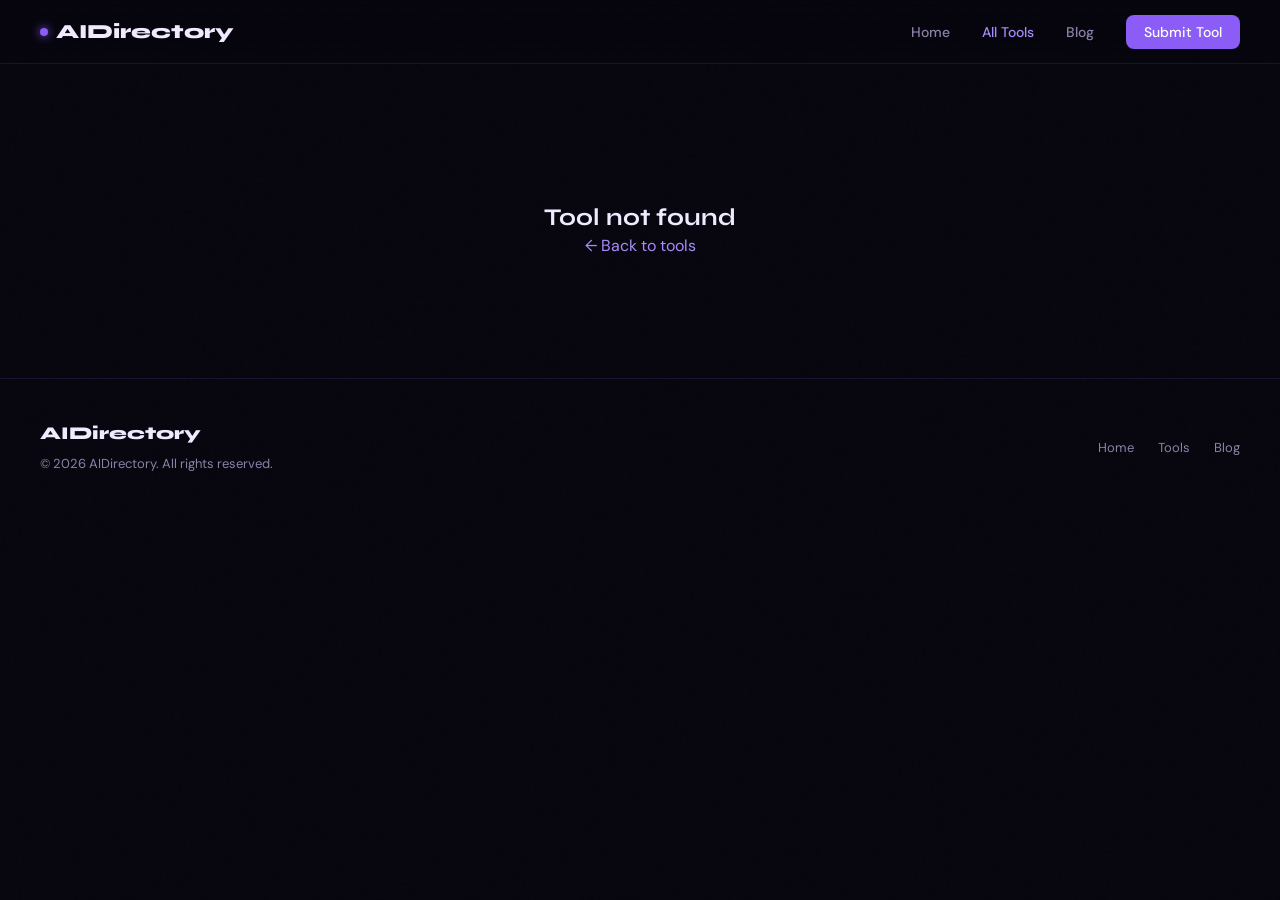
==== tool.html @ ea8df38b "Add files via upload" ====
<!DOCTYPE html>
<html lang="en">
<head>
  <meta charset="UTF-8" />
  <meta name="viewport" content="width=device-width, initial-scale=1.0" />
  <title>Tool — AIDirectory</title>
  <link rel="stylesheet" href="style.css" />
  <style>
    .tool-hero { padding: 60px 40px 40px; max-width: 900px; margin: 0 auto; }
    .back-link { font-size: 13px; color: var(--text-muted); margin-bottom: 32px; display: inline-flex; align-items: center; gap: 6px; transition: color 0.2s; }
    .back-link:hover { color: var(--purple-light); }
    .tool-header { display: flex; align-items: flex-start; gap: 24px; margin-bottom: 32px; }
    .tool-logo-lg { width: 80px; height: 80px; border-radius: 20px; background: var(--bg3); border: 1px solid var(--border); display: flex; align-items: center; justify-content: center; font-size: 36px; font-weight: 800; font-family: 'Syne',sans-serif; color: var(--purple-light); flex-shrink: 0; overflow: hidden; }
    .tool-logo-lg img { width: 100%; height: 100%; object-fit: contain; padding: 10px; }
    .tool-title { font-size: 36px; font-weight: 800; margin-bottom: 6px; }
    .tool-meta { display: flex; align-items: center; gap: 10px; flex-wrap: wrap; margin-bottom: 8px; }
    .detail-card { background: var(--card); border: 1px solid var(--border); border-radius: var(--radius-lg); padding: 28px; margin-bottom: 20px; }
    .detail-card h3 { font-size: 16px; font-weight: 700; margin-bottom: 12px; color: var(--text-muted); text-transform: uppercase; letter-spacing: 0.05em; font-family: 'DM Sans', sans-serif; }
    .tags-wrap { display: flex; flex-wrap: wrap; gap: 8px; }
    .tag { background: var(--bg3); border: 1px solid var(--border); color: var(--text-muted); font-size: 12px; padding: 4px 12px; border-radius: 100px; }
    .visit-btn { display: inline-flex; align-items: center; gap: 8px; padding: 14px 32px; background: var(--purple); color: white; border-radius: 12px; font-weight: 600; font-size: 15px; transition: all 0.2s; margin-top: 8px; }
    .visit-btn:hover { background: #7c3aed; transform: translateY(-2px); }
    @media (max-width: 600px) { .tool-hero { padding: 40px 20px; } .tool-header { flex-direction: column; } .tool-title { font-size: 26px; } }
  </style>
</head>
<body>

  <nav>
    <div class="nav-logo"><div class="dot"></div>AIDirectory</div>
    <ul class="nav-links">
      <li><a href="index.html">Home</a></li>
      <li><a href="tools.html" class="active">All Tools</a></li>
      <li><a href="blog.html">Blog</a></li>
      <li><a href="index.html#submit" class="nav-cta">Submit Tool</a></li>
    </ul>
  </nav>

  <div class="tool-hero" id="tool-detail">
    <div style="text-align:center; padding: 80px 0; color: var(--text-muted);">Loading...</div>
  </div>

  <footer>
    <div class="footer-left">
      <div class="logo">AIDirectory</div>
      <p>© 2026 AIDirectory. All rights reserved.</p>
    </div>
    <ul class="footer-links">
      <li><a href="index.html">Home</a></li>
      <li><a href="tools.html">Tools</a></li>
      <li><a href="blog.html">Blog</a></li>
    </ul>
  </footer>

  <script src="app.js"></script>
  <script>
    document.addEventListener('DOMContentLoaded', () => {
      setTimeout(() => {
        const params = new URLSearchParams(window.location.search);
        const id = parseInt(params.get('id'));
        const tool = tools.find(t => t.id === id);
        if (!tool) {
          document.getElementById('tool-detail').innerHTML = `<div style="text-align:center;padding:80px 0;"><h2>Tool not found</h2><a href="tools.html" style="color:var(--purple-light)">← Back to tools</a></div>`;
          return;
        }
        document.title = `${tool.name} — AIDirectory`;
        document.getElementById('tool-detail').innerHTML = `
          <a href="tools.html" class="back-link">← Back to all tools</a>
          <div class="tool-header">
            <div class="tool-logo-lg">
              ${tool.logo ? `<img src="${tool.logo}" alt="${tool.name}" onerror="this.parentElement.textContent='${tool.name[0]}'">` : tool.name[0]}
            </div>
            <div>
              <h1 class="tool-title">${tool.name}</h1>
              <div class="tool-meta">
                <span class="pricing-badge ${tool.pricing}">${tool.pricing}</span>
                <span class="tool-category">${tool.category}</span>
                <span class="tool-rating"><span class="star">★</span> ${tool.rating} / 5</span>
                ${tool.featured ? '<span class="featured-badge" style="position:static;">Featured</span>' : ''}
              </div>
              <p style="color:var(--text-muted); font-size:16px;">${tool.tagline}</p>
            </div>
          </div>

          <div class="detail-card">
            <h3>About</h3>
            <p style="color:var(--text-muted); line-height:1.8; font-size:15px;">${tool.description}</p>
          </div>

          <div class="detail-card">
            <h3>Tags</h3>
            <div class="tags-wrap">
              ${tool.tags.map(tag => `<span class="tag">${tag}</span>`).join('')}
            </div>
          </div>

          <div class="detail-card">
            <h3>Pricing</h3>
            <p style="color:var(--text-muted); font-size:14px; margin-bottom:4px;">This tool is available as <strong style="color:var(--text)">${tool.pricing}</strong>.</p>
            <a href="${tool.url}" target="_blank" rel="noopener" class="visit-btn">
              Visit ${tool.name} →
            </a>
          </div>

          <div style="margin-top: 40px;">
            <h3 style="font-size:20px; font-weight:700; margin-bottom:20px;">More Tools You Might Like</h3>
            <div class="tools-grid" style="grid-template-columns:repeat(auto-fill,minmax(240px,1fr));">
              ${tools.filter(t => t.category === tool.category && t.id !== tool.id).slice(0,3).map((t,i) => createCard(t,i)).join('')}
            </div>
          </div>
        `;
      }, 150);
    });
  </script>
</body>
</html>
---- style.css ----
@import url('https://fonts.googleapis.com/css2?family=Syne:wght@400;500;600;700;800&family=DM+Sans:wght@300;400;500&display=swap');

:root {
  --bg: #07060f;
  --bg2: #0f0d1e;
  --bg3: #16132b;
  --card: #130f24;
  --card-hover: #1a1535;
  --border: rgba(139, 92, 246, 0.15);
  --border-hover: rgba(139, 92, 246, 0.4);
  --purple: #8b5cf6;
  --purple-light: #a78bfa;
  --purple-dim: rgba(139, 92, 246, 0.1);
  --purple-glow: rgba(139, 92, 246, 0.25);
  --text: #f0eaff;
  --text-muted: #8b82a8;
  --text-dim: #4e4870;
  --green: #10b981;
  --amber: #f59e0b;
  --red: #ef4444;
  --radius: 12px;
  --radius-lg: 20px;
}

* { margin: 0; padding: 0; box-sizing: border-box; }

html { scroll-behavior: smooth; }

body {
  font-family: 'DM Sans', sans-serif;
  background: var(--bg);
  color: var(--text);
  min-height: 100vh;
  line-height: 1.6;
  overflow-x: hidden;
}

h1, h2, h3, h4 {
  font-family: 'Syne', sans-serif;
  line-height: 1.2;
}

a { text-decoration: none; color: inherit; }

/* ── NOISE TEXTURE OVERLAY ── */
body::before {
  content: '';
  position: fixed;
  inset: 0;
  background-image: url("data:image/svg+xml,%3Csvg viewBox='0 0 256 256' xmlns='http://www.w3.org/2000/svg'%3E%3Cfilter id='noise'%3E%3CfeTurbulence type='fractalNoise' baseFrequency='0.9' numOctaves='4' stitchTiles='stitch'/%3E%3C/filter%3E%3Crect width='100%25' height='100%25' filter='url(%23noise)' opacity='0.04'/%3E%3C/svg%3E");
  pointer-events: none;
  z-index: 0;
  opacity: 0.4;
}

/* ── NAV ── */
nav {
  position: sticky;
  top: 0;
  z-index: 100;
  background: rgba(7, 6, 15, 0.85);
  backdrop-filter: blur(20px);
  border-bottom: 1px solid var(--border);
  padding: 0 40px;
  height: 64px;
  display: flex;
  align-items: center;
  justify-content: space-between;
}

.nav-logo {
  font-family: 'Syne', sans-serif;
  font-size: 20px;
  font-weight: 800;
  display: flex;
  align-items: center;
  gap: 8px;
}

.nav-logo .dot {
  width: 8px;
  height: 8px;
  background: var(--purple);
  border-radius: 50%;
  box-shadow: 0 0 10px var(--purple);
}

.nav-links {
  display: flex;
  align-items: center;
  gap: 32px;
  list-style: none;
}

.nav-links a {
  font-size: 14px;
  color: var(--text-muted);
  transition: color 0.2s;
  font-weight: 500;
}

.nav-links a:hover { color: var(--text); }
.nav-links a.active { color: var(--purple-light); }

.nav-cta {
  background: var(--purple);
  color: white !important;
  padding: 8px 18px;
  border-radius: 8px;
  font-size: 13px;
  font-weight: 600;
  transition: opacity 0.2s, transform 0.2s;
}

.nav-cta:hover { opacity: 0.85; transform: translateY(-1px); }

/* ── HERO ── */
.hero {
  position: relative;
  padding: 100px 40px 80px;
  text-align: center;
  overflow: hidden;
}

.hero-glow {
  position: absolute;
  top: -100px;
  left: 50%;
  transform: translateX(-50%);
  width: 700px;
  height: 500px;
  background: radial-gradient(ellipse, rgba(139, 92, 246, 0.18) 0%, transparent 70%);
  pointer-events: none;
}

.hero-tag {
  display: inline-flex;
  align-items: center;
  gap: 6px;
  background: var(--purple-dim);
  border: 1px solid var(--border-hover);
  color: var(--purple-light);
  font-size: 12px;
  font-weight: 600;
  padding: 5px 14px;
  border-radius: 100px;
  margin-bottom: 24px;
  letter-spacing: 0.05em;
  text-transform: uppercase;
}

.hero-tag .pulse {
  width: 6px;
  height: 6px;
  background: var(--purple);
  border-radius: 50%;
  animation: pulse 2s infinite;
}

@keyframes pulse {
  0%, 100% { opacity: 1; box-shadow: 0 0 0 0 var(--purple-glow); }
  50% { opacity: 0.7; box-shadow: 0 0 0 6px transparent; }
}

.hero h1 {
  font-size: clamp(42px, 7vw, 80px);
  font-weight: 800;
  letter-spacing: -0.03em;
  margin-bottom: 20px;
  line-height: 1.05;
}

.hero h1 span {
  color: var(--purple-light);
  position: relative;
}

.hero p {
  font-size: 18px;
  color: var(--text-muted);
  max-width: 540px;
  margin: 0 auto 40px;
  font-weight: 300;
}

/* ── SEARCH ── */
.search-wrap {
  max-width: 600px;
  margin: 0 auto;
  position: relative;
}

.search-wrap input {
  width: 100%;
  padding: 16px 56px 16px 24px;
  background: var(--bg3);
  border: 1px solid var(--border);
  border-radius: 100px;
  color: var(--text);
  font-size: 15px;
  font-family: 'DM Sans', sans-serif;
  outline: none;
  transition: border-color 0.2s, box-shadow 0.2s;
}

.search-wrap input:focus {
  border-color: var(--purple);
  box-shadow: 0 0 0 4px var(--purple-dim);
}

.search-wrap input::placeholder { color: var(--text-dim); }

.search-icon {
  position: absolute;
  right: 20px;
  top: 50%;
  transform: translateY(-50%);
  color: var(--text-dim);
  font-size: 18px;
  pointer-events: none;
}

.stats-row {
  display: flex;
  justify-content: center;
  gap: 40px;
  margin-top: 56px;
}

.stat { text-align: center; }
.stat-num {
  font-family: 'Syne', sans-serif;
  font-size: 28px;
  font-weight: 800;
  color: var(--text);
}
.stat-label { font-size: 13px; color: var(--text-muted); margin-top: 2px; }

/* ── SECTION ── */
section { padding: 60px 40px; position: relative; z-index: 1; }
.section-header {
  display: flex;
  align-items: center;
  justify-content: space-between;
  margin-bottom: 32px;
}
.section-title {
  font-size: 24px;
  font-weight: 700;
}
.section-link {
  font-size: 13px;
  color: var(--purple-light);
  font-weight: 500;
  transition: opacity 0.2s;
}
.section-link:hover { opacity: 0.7; }

/* ── CATEGORIES ── */
.categories {
  display: flex;
  flex-wrap: wrap;
  gap: 10px;
  margin-bottom: 48px;
  justify-content: center;
}

.cat-btn {
  padding: 8px 18px;
  background: var(--bg3);
  border: 1px solid var(--border);
  border-radius: 100px;
  color: var(--text-muted);
  font-size: 13px;
  font-weight: 500;
  cursor: pointer;
  transition: all 0.2s;
  font-family: 'DM Sans', sans-serif;
}

.cat-btn:hover, .cat-btn.active {
  background: var(--purple-dim);
  border-color: var(--purple);
  color: var(--purple-light);
}

/* ── TOOL CARDS GRID ── */
.tools-grid {
  display: grid;
  grid-template-columns: repeat(auto-fill, minmax(280px, 1fr));
  gap: 16px;
  max-width: 1200px;
  margin: 0 auto;
}

.tool-card {
  background: var(--card);
  border: 1px solid var(--border);
  border-radius: var(--radius-lg);
  padding: 24px;
  cursor: pointer;
  transition: all 0.25s;
  position: relative;
  overflow: hidden;
  display: flex;
  flex-direction: column;
  gap: 12px;
}

.tool-card::before {
  content: '';
  position: absolute;
  inset: 0;
  background: radial-gradient(circle at top left, var(--purple-dim), transparent 60%);
  opacity: 0;
  transition: opacity 0.3s;
}

.tool-card:hover {
  border-color: var(--border-hover);
  background: var(--card-hover);
  transform: translateY(-3px);
}

.tool-card:hover::before { opacity: 1; }

.card-top {
  display: flex;
  align-items: flex-start;
  justify-content: space-between;
  gap: 12px;
}

.tool-logo {
  width: 48px;
  height: 48px;
  border-radius: 12px;
  background: var(--bg3);
  border: 1px solid var(--border);
  display: flex;
  align-items: center;
  justify-content: center;
  font-size: 22px;
  font-weight: 800;
  font-family: 'Syne', sans-serif;
  color: var(--purple-light);
  flex-shrink: 0;
  overflow: hidden;
}

.tool-logo img {
  width: 100%;
  height: 100%;
  object-fit: contain;
  padding: 6px;
}

.pricing-badge {
  font-size: 11px;
  font-weight: 600;
  padding: 4px 10px;
  border-radius: 100px;
  letter-spacing: 0.03em;
}

.pricing-badge.Free { background: rgba(16,185,129,0.15); color: #10b981; border: 1px solid rgba(16,185,129,0.3); }
.pricing-badge.Paid { background: rgba(239,68,68,0.1); color: #f87171; border: 1px solid rgba(239,68,68,0.2); }
.pricing-badge.Freemium { background: rgba(245,158,11,0.1); color: #fbbf24; border: 1px solid rgba(245,158,11,0.2); }

.tool-name {
  font-family: 'Syne', sans-serif;
  font-size: 17px;
  font-weight: 700;
}

.tool-tagline {
  font-size: 13px;
  color: var(--text-muted);
  line-height: 1.5;
}

.card-footer {
  display: flex;
  align-items: center;
  justify-content: space-between;
  margin-top: auto;
  padding-top: 12px;
  border-top: 1px solid var(--border);
}

.tool-category {
  font-size: 11px;
  color: var(--purple-light);
  background: var(--purple-dim);
  padding: 3px 10px;
  border-radius: 100px;
  font-weight: 600;
}

.tool-rating {
  font-size: 13px;
  color: var(--text-muted);
  display: flex;
  align-items: center;
  gap: 4px;
}

.tool-rating .star { color: #fbbf24; }

/* ── FEATURED BADGE ── */
.featured-badge {
  position: absolute;
  top: 16px;
  right: 16px;
  font-size: 10px;
  font-weight: 700;
  background: var(--purple);
  color: white;
  padding: 3px 8px;
  border-radius: 100px;
  letter-spacing: 0.05em;
  text-transform: uppercase;
}

/* ── SUBMIT TOOL BANNER ── */
.submit-banner {
  background: var(--bg3);
  border: 1px solid var(--border);
  border-radius: var(--radius-lg);
  padding: 48px;
  text-align: center;
  max-width: 700px;
  margin: 0 auto;
  position: relative;
  overflow: hidden;
}

.submit-banner::before {
  content: '';
  position: absolute;
  inset: 0;
  background: radial-gradient(ellipse at 50% 0%, var(--purple-glow), transparent 60%);
  pointer-events: none;
}

.submit-banner h2 {
  font-size: 32px;
  font-weight: 800;
  margin-bottom: 12px;
}

.submit-banner p {
  color: var(--text-muted);
  margin-bottom: 28px;
  font-size: 15px;
}

.btn {
  display: inline-flex;
  align-items: center;
  gap: 8px;
  padding: 12px 28px;
  border-radius: 10px;
  font-family: 'DM Sans', sans-serif;
  font-size: 14px;
  font-weight: 600;
  cursor: pointer;
  transition: all 0.2s;
  border: none;
}

.btn-primary {
  background: var(--purple);
  color: white;
}

.btn-primary:hover {
  background: #7c3aed;
  transform: translateY(-2px);
}

.btn-outline {
  background: transparent;
  border: 1px solid var(--border-hover);
  color: var(--text);
}

.btn-outline:hover {
  background: var(--purple-dim);
  border-color: var(--purple);
}

/* ── FOOTER ── */
footer {
  border-top: 1px solid var(--border);
  padding: 40px;
  display: flex;
  align-items: center;
  justify-content: space-between;
  position: relative;
  z-index: 1;
}

.footer-left .logo {
  font-family: 'Syne', sans-serif;
  font-size: 18px;
  font-weight: 800;
  margin-bottom: 6px;
}

.footer-left p {
  font-size: 13px;
  color: var(--text-muted);
}

.footer-links {
  display: flex;
  gap: 24px;
  list-style: none;
}

.footer-links a {
  font-size: 13px;
  color: var(--text-muted);
  transition: color 0.2s;
}

.footer-links a:hover { color: var(--purple-light); }

/* ── NO RESULTS ── */
.no-results {
  text-align: center;
  padding: 60px 20px;
  color: var(--text-muted);
  grid-column: 1/-1;
}

.no-results h3 {
  font-size: 20px;
  margin-bottom: 8px;
  color: var(--text);
}

/* ── RESPONSIVE ── */
@media (max-width: 768px) {
  nav { padding: 0 20px; }
  .nav-links { display: none; }
  .hero { padding: 60px 20px 50px; }
  section { padding: 40px 20px; }
  .stats-row { gap: 24px; }
  .stat-num { font-size: 22px; }
  footer { flex-direction: column; gap: 20px; text-align: center; padding: 30px 20px; }
  .submit-banner { padding: 32px 20px; }
}

/* ── ANIMATIONS ── */
@keyframes fadeUp {
  from { opacity: 0; transform: translateY(20px); }
  to { opacity: 1; transform: translateY(0); }
}

.fade-up {
  animation: fadeUp 0.5s ease forwards;
  opacity: 0;
}

.fade-up:nth-child(1) { animation-delay: 0.05s; }
.fade-up:nth-child(2) { animation-delay: 0.1s; }
.fade-up:nth-child(3) { animation-delay: 0.15s; }
.fade-up:nth-child(4) { animation-delay: 0.2s; }
.fade-up:nth-child(5) { animation-delay: 0.25s; }
.fade-up:nth-child(6) { animation-delay: 0.3s; }
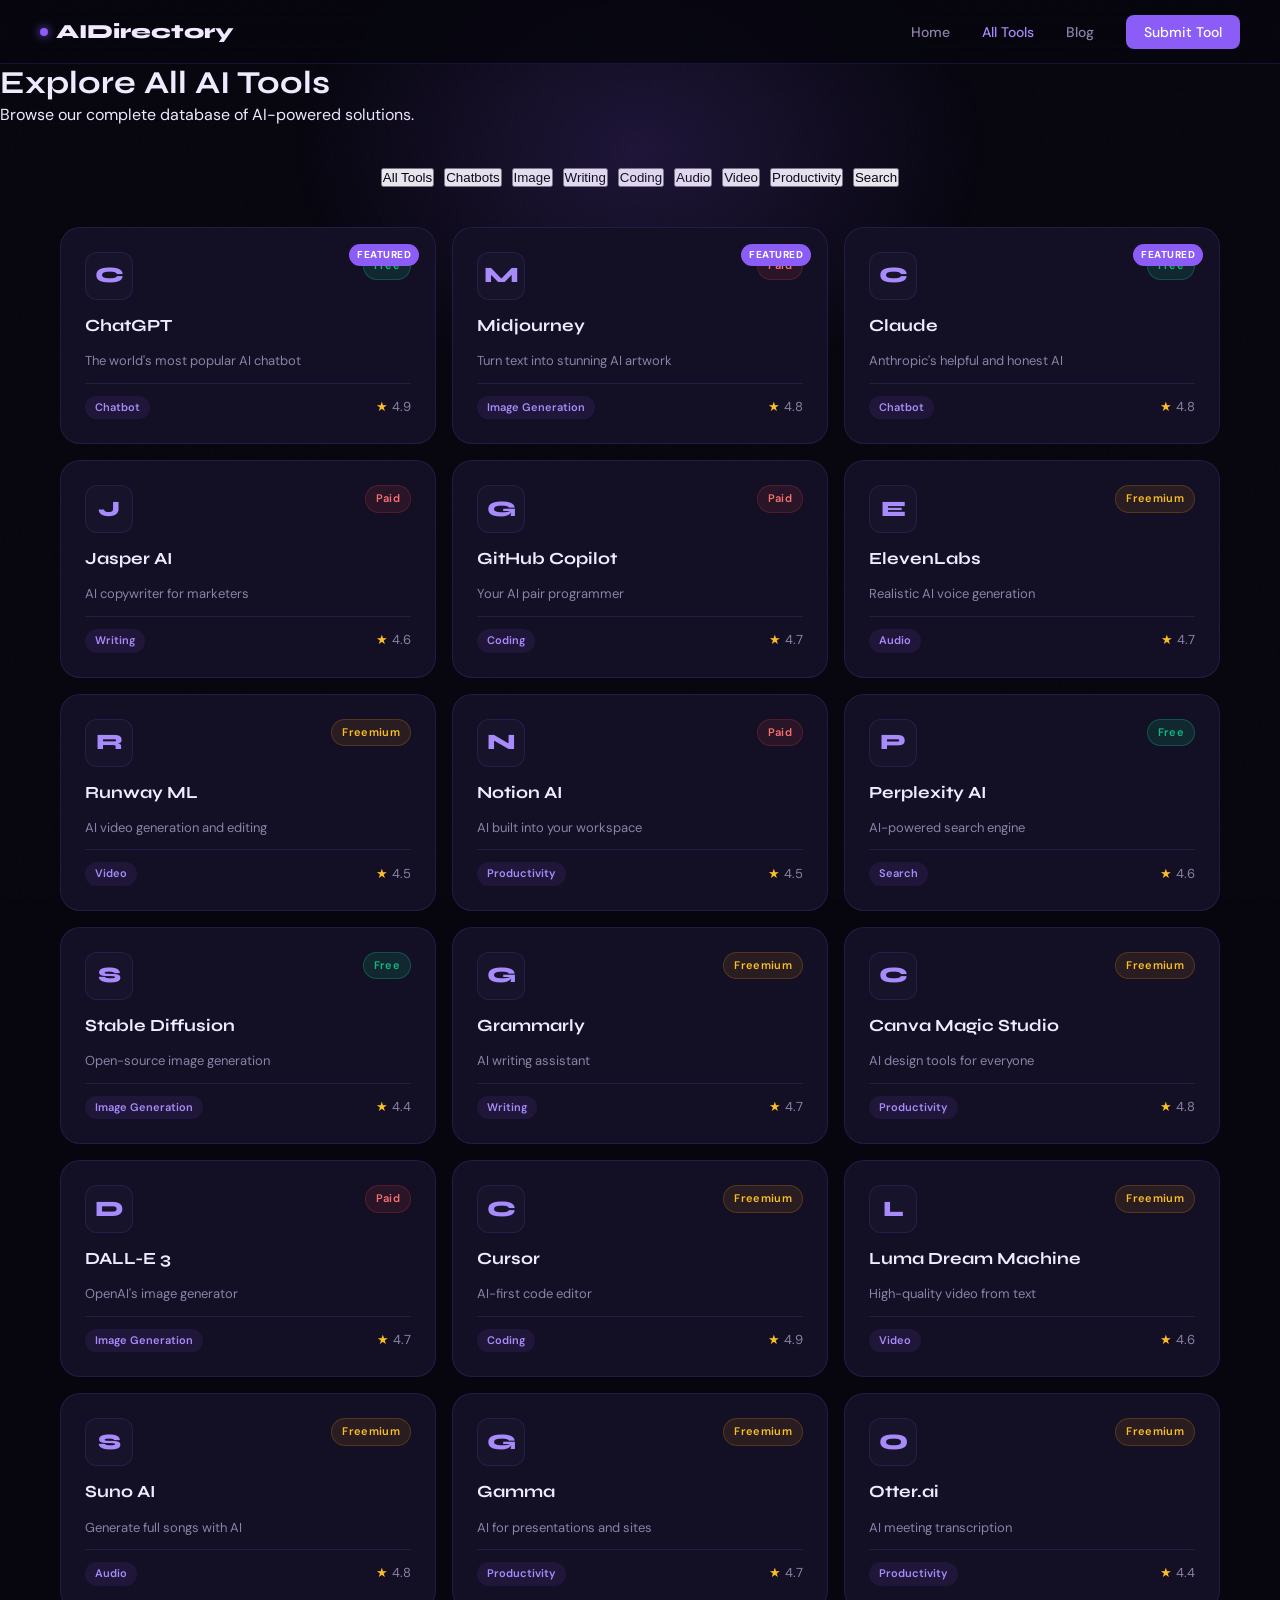
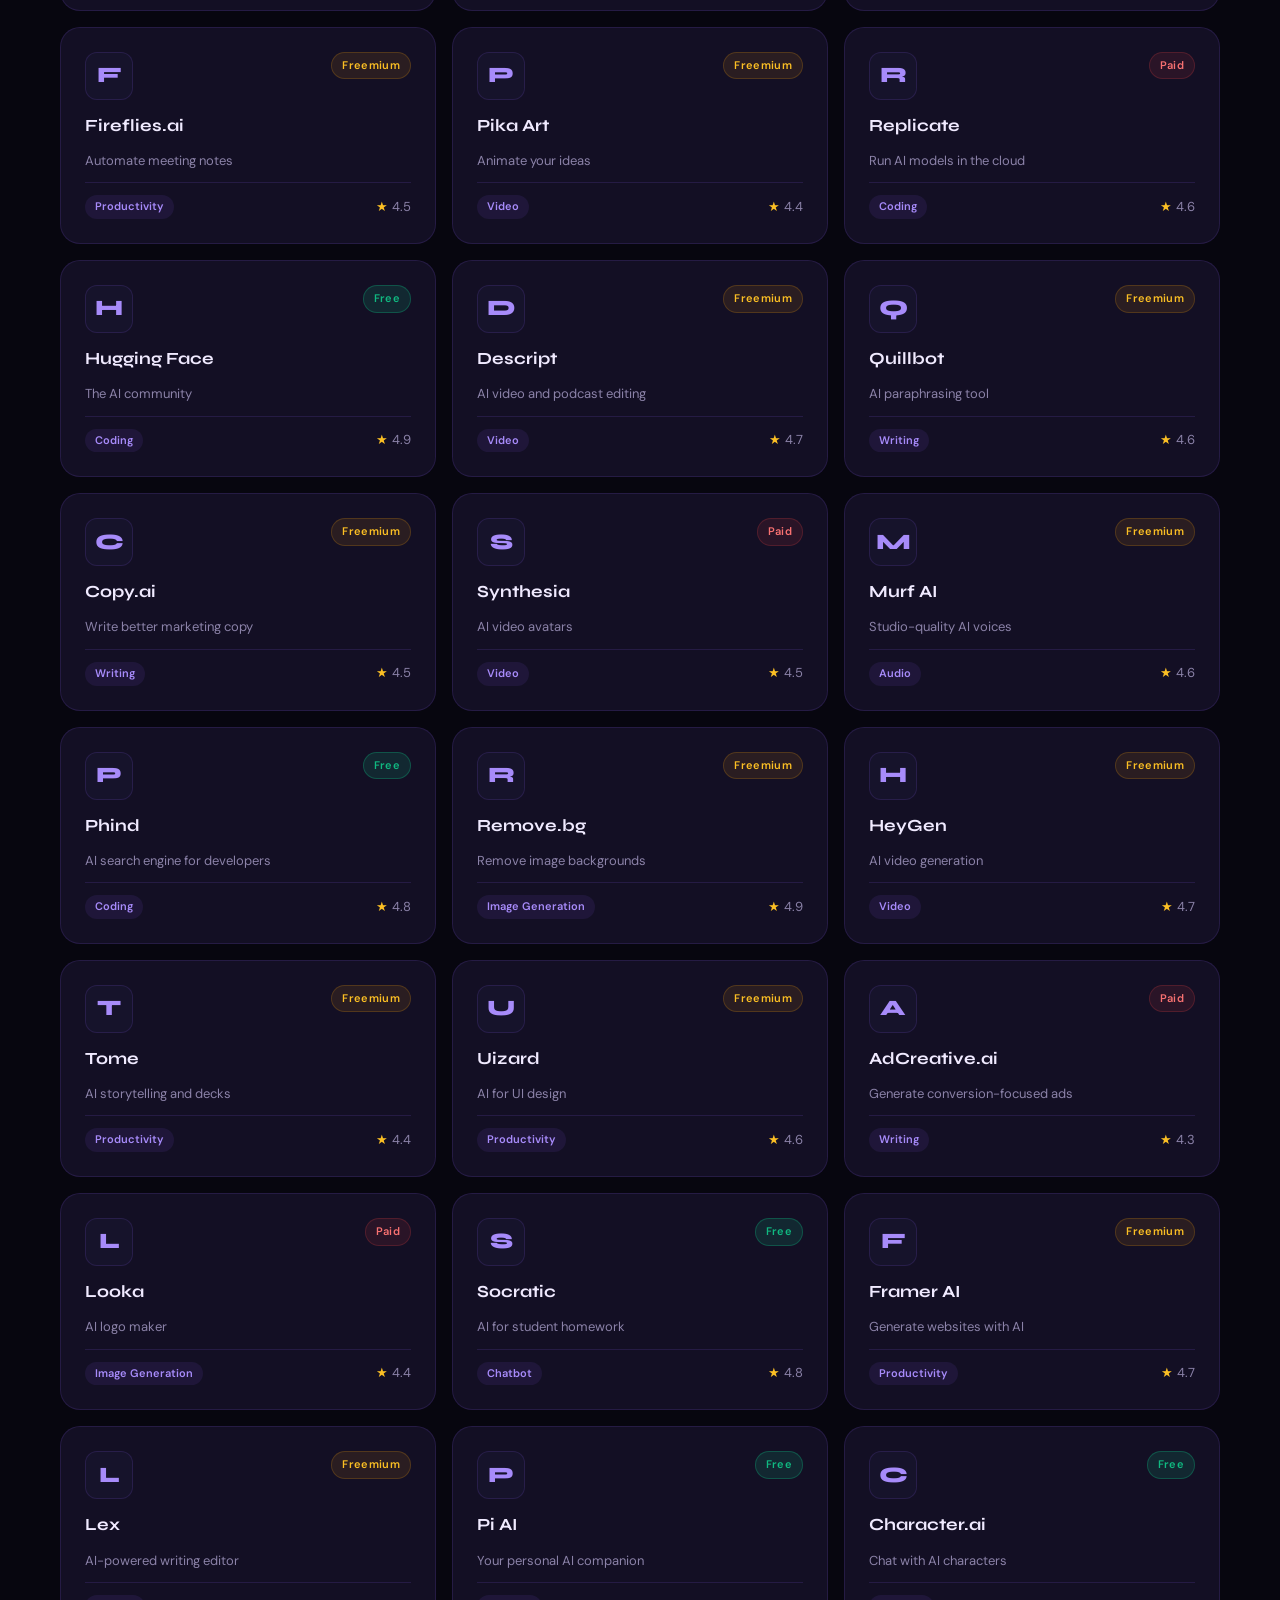
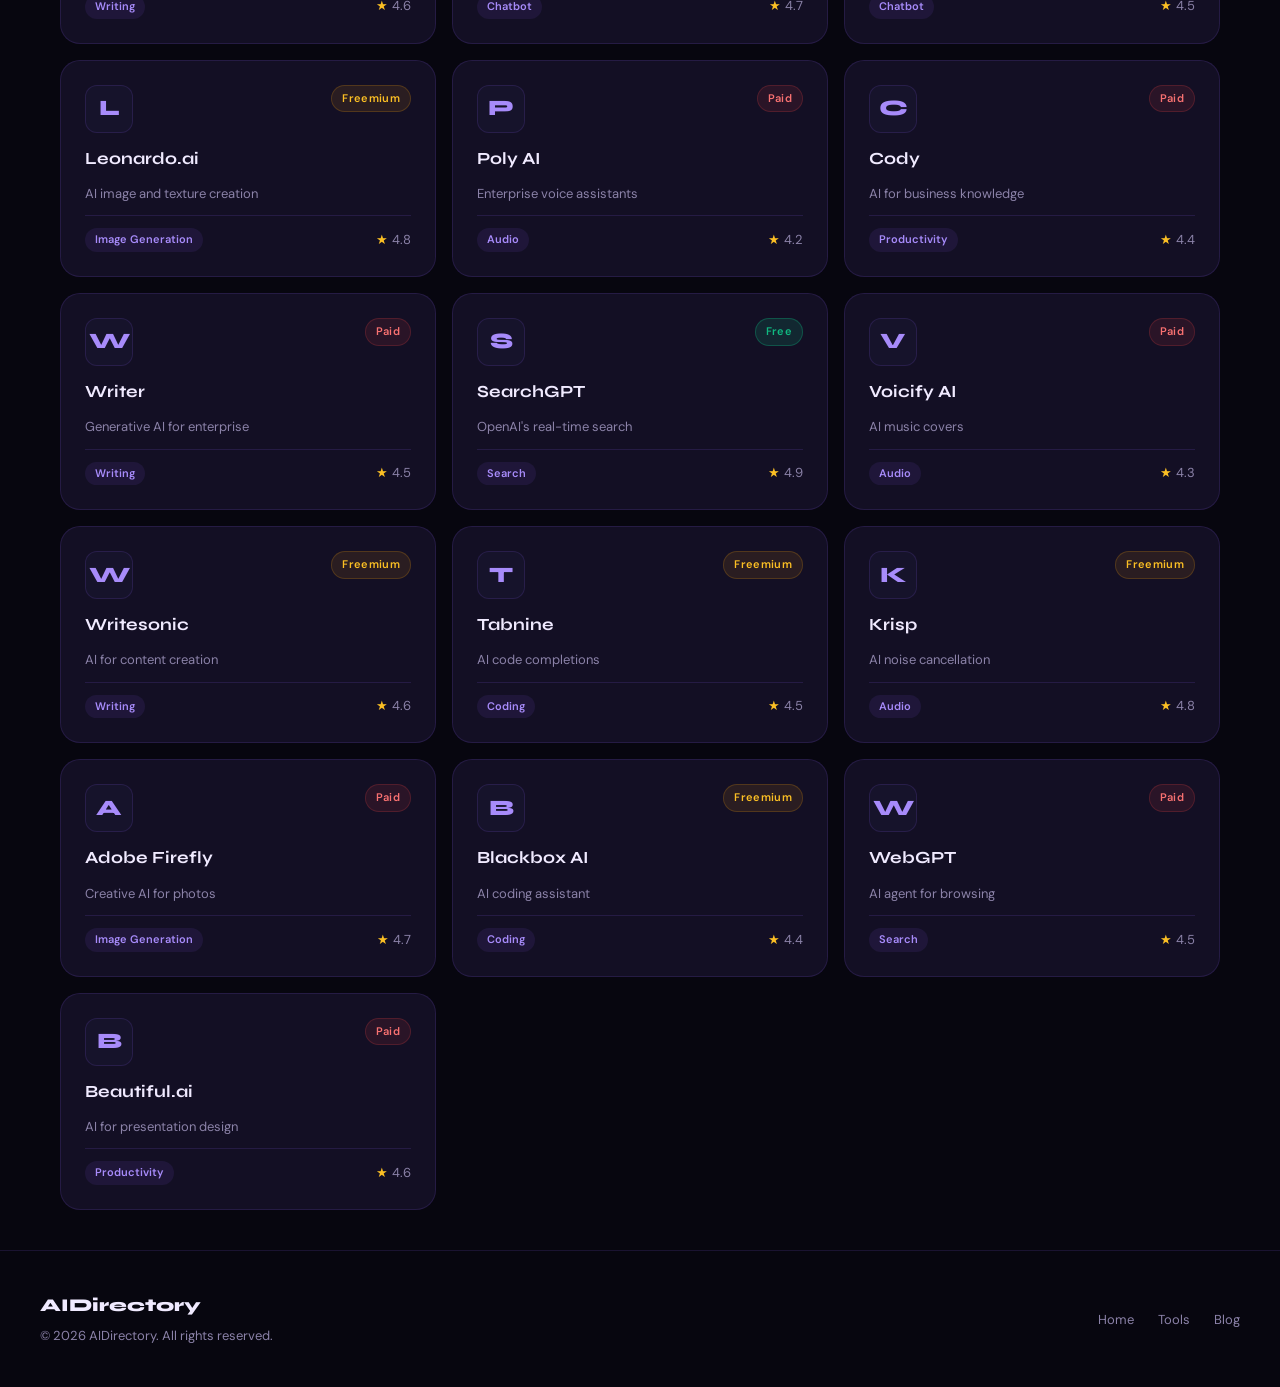
==== commit 68c54c11: "Update tool.html" ====
--- a/tool.html
+++ b/tool.html
@@ -1,32 +1,19 @@
 <!DOCTYPE html>
 <html lang="en">
 <head>
-  <meta charset="UTF-8" />
-  <meta name="viewport" content="width=device-width, initial-scale=1.0" />
-  <title>Tool — AIDirectory</title>
-  <link rel="stylesheet" href="style.css" />
-  <style>
-    .tool-hero { padding: 60px 40px 40px; max-width: 900px; margin: 0 auto; }
-    .back-link { font-size: 13px; color: var(--text-muted); margin-bottom: 32px; display: inline-flex; align-items: center; gap: 6px; transition: color 0.2s; }
-    .back-link:hover { color: var(--purple-light); }
-    .tool-header { display: flex; align-items: flex-start; gap: 24px; margin-bottom: 32px; }
-    .tool-logo-lg { width: 80px; height: 80px; border-radius: 20px; background: var(--bg3); border: 1px solid var(--border); display: flex; align-items: center; justify-content: center; font-size: 36px; font-weight: 800; font-family: 'Syne',sans-serif; color: var(--purple-light); flex-shrink: 0; overflow: hidden; }
-    .tool-logo-lg img { width: 100%; height: 100%; object-fit: contain; padding: 10px; }
-    .tool-title { font-size: 36px; font-weight: 800; margin-bottom: 6px; }
-    .tool-meta { display: flex; align-items: center; gap: 10px; flex-wrap: wrap; margin-bottom: 8px; }
-    .detail-card { background: var(--card); border: 1px solid var(--border); border-radius: var(--radius-lg); padding: 28px; margin-bottom: 20px; }
-    .detail-card h3 { font-size: 16px; font-weight: 700; margin-bottom: 12px; color: var(--text-muted); text-transform: uppercase; letter-spacing: 0.05em; font-family: 'DM Sans', sans-serif; }
-    .tags-wrap { display: flex; flex-wrap: wrap; gap: 8px; }
-    .tag { background: var(--bg3); border: 1px solid var(--border); color: var(--text-muted); font-size: 12px; padding: 4px 12px; border-radius: 100px; }
-    .visit-btn { display: inline-flex; align-items: center; gap: 8px; padding: 14px 32px; background: var(--purple); color: white; border-radius: 12px; font-weight: 600; font-size: 15px; transition: all 0.2s; margin-top: 8px; }
-    .visit-btn:hover { background: #7c3aed; transform: translateY(-2px); }
-    @media (max-width: 600px) { .tool-hero { padding: 40px 20px; } .tool-header { flex-direction: column; } .tool-title { font-size: 26px; } }
-  </style>
+  <meta charset="UTF-8">
+  <meta name="viewport" content="width=device-width, initial-scale=1.0">
+  <title>All AI Tools — AIDirectory</title>
+  <link rel="stylesheet" href="style.css">
 </head>
 <body>
 
+  <!-- NAV -->
   <nav>
-    <div class="nav-logo"><div class="dot"></div>AIDirectory</div>
+    <div class="nav-logo">
+      <div class="dot"></div>
+      AIDirectory
+    </div>
     <ul class="nav-links">
       <li><a href="index.html">Home</a></li>
       <li><a href="tools.html" class="active">All Tools</a></li>
@@ -35,10 +22,36 @@
     </ul>
   </nav>
 
-  <div class="tool-hero" id="tool-detail">
-    <div style="text-align:center; padding: 80px 0; color: var(--text-muted);">Loading...</div>
-  </div>
+  <!-- PAGE HEADER -->
+  <header class="page-header">
+    <div class="hero-glow"></div>
+    <h1>Explore All AI Tools</h1>
+    <p>Browse our complete database of AI-powered solutions.</p>
+  </header>
 
+  <!-- MAIN CONTENT -->
+  <main class="container" style="max-width: 1200px; margin: 40px auto; padding: 0 20px;">
+    
+    <!-- CATEGORY FILTERS -->
+    <div class="categories" id="tool-filters" style="margin-bottom: 40px;">
+      <button class="filter-btn active" data-cat="All">All Tools</button>
+      <button class="filter-btn" data-cat="Chatbot">Chatbots</button>
+      <button class="filter-btn" data-cat="Image Generation">Image</button>
+      <button class="filter-btn" data-cat="Writing">Writing</button>
+      <button class="filter-btn" data-cat="Coding">Coding</button>
+      <button class="filter-btn" data-cat="Audio">Audio</button>
+      <button class="filter-btn" data-cat="Video">Video</button>
+      <button class="filter-btn" data-cat="Productivity">Productivity</button>
+      <button class="filter-btn" data-cat="Search">Search</button>
+    </div>
+
+    <!-- GRID CONTAINER -->
+    <div class="tools-grid" id="tools-grid">
+      <!-- Tools will be injected here by JavaScript -->
+    </div>
+  </main>
+
+  <!-- FOOTER -->
   <footer>
     <div class="footer-left">
       <div class="logo">AIDirectory</div>
@@ -53,63 +66,64 @@
 
   <script src="app.js"></script>
   <script>
-    document.addEventListener('DOMContentLoaded', () => {
-      setTimeout(() => {
-        const params = new URLSearchParams(window.location.search);
-        const id = parseInt(params.get('id'));
-        const tool = tools.find(t => t.id === id);
-        if (!tool) {
-          document.getElementById('tool-detail').innerHTML = `<div style="text-align:center;padding:80px 0;"><h2>Tool not found</h2><a href="tools.html" style="color:var(--purple-light)">← Back to tools</a></div>`;
-          return;
-        }
-        document.title = `${tool.name} — AIDirectory`;
-        document.getElementById('tool-detail').innerHTML = `
-          <a href="tools.html" class="back-link">← Back to all tools</a>
-          <div class="tool-header">
-            <div class="tool-logo-lg">
-              ${tool.logo ? `<img src="${tool.logo}" alt="${tool.name}" onerror="this.parentElement.textContent='${tool.name[0]}'">` : tool.name[0]}
-            </div>
-            <div>
-              <h1 class="tool-title">${tool.name}</h1>
-              <div class="tool-meta">
-                <span class="pricing-badge ${tool.pricing}">${tool.pricing}</span>
-                <span class="tool-category">${tool.category}</span>
-                <span class="tool-rating"><span class="star">★</span> ${tool.rating} / 5</span>
-                ${tool.featured ? '<span class="featured-badge" style="position:static;">Featured</span>' : ''}
-              </div>
-              <p style="color:var(--text-muted); font-size:16px;">${tool.tagline}</p>
-            </div>
-          </div>
+    /**
+     * Initialization: Wait for data before rendering
+     */
+    document.addEventListener('DOMContentLoaded', async () => {
+      // 1. Wait for the tools.json fetch in app.js to finish
+      await loadTools(); 
+      
+      // 2. Initial render of all tools once data is present[cite: 3, 6]
+      renderTools('All');
+      
+      // 3. Set up button click listeners
+      setupFilters();
+    });
 
-          <div class="detail-card">
-            <h3>About</h3>
-            <p style="color:var(--text-muted); line-height:1.8; font-size:15px;">${tool.description}</p>
-          </div>
+    /**
+     * Renders cards to the tools-grid div[cite: 1, 6]
+     */
+    function renderTools(filter = 'All') {
+      const grid = document.getElementById('tools-grid');
+      
+      // Filter tools based on category[cite: 3, 7]
+      const filtered = filter === 'All' 
+        ? tools 
+        : tools.filter(t => t.category === filter);
+      
+      if (filtered.length === 0) {
+        grid.innerHTML = `
+          <div class="no-results" style="grid-column: 1/-1; text-align: center; padding: 60px;">
+            <h3>No tools found in "${filter}"</h3>
+            <p>We are constantly adding new tools. Check back soon!</p>
+          </div>`;
+        return;
+      }
 
-          <div class="detail-card">
-            <h3>Tags</h3>
-            <div class="tags-wrap">
-              ${tool.tags.map(tag => `<span class="tag">${tag}</span>`).join('')}
-            </div>
-          </div>
+      // Use the createCard function from app.js
+      grid.innerHTML = filtered.map((t, i) => createCard(t, i)).join('');
+    }
 
-          <div class="detail-card">
-            <h3>Pricing</h3>
-            <p style="color:var(--text-muted); font-size:14px; margin-bottom:4px;">This tool is available as <strong style="color:var(--text)">${tool.pricing}</strong>.</p>
-            <a href="${tool.url}" target="_blank" rel="noopener" class="visit-btn">
-              Visit ${tool.name} →
-            </a>
-          </div>
-
-          <div style="margin-top: 40px;">
-            <h3 style="font-size:20px; font-weight:700; margin-bottom:20px;">More Tools You Might Like</h3>
-            <div class="tools-grid" style="grid-template-columns:repeat(auto-fill,minmax(240px,1fr));">
-              ${tools.filter(t => t.category === tool.category && t.id !== tool.id).slice(0,3).map((t,i) => createCard(t,i)).join('')}
-            </div>
-          </div>
-        `;
-      }, 150);
-    });
+    /**
+     * Handles filter button interactions[cite: 3]
+     */
+    function setupFilters() {
+      const buttons = document.querySelectorAll('.filter-btn');
+      
+      buttons.forEach(btn => {
+        btn.addEventListener('click', () => {
+          // Update active UI state
+          buttons.forEach(b => b.classList.remove('active'));
+          btn.classList.add('active');
+          
+          // Re-render grid with new filter[cite: 3]
+          renderTools(btn.dataset.cat);
+          
+          // Smooth scroll to top of grid on mobile
+          window.scrollTo({ top: 200, behavior: 'smooth' });
+        });
+      });
+    }
   </script>
 </body>
 </html>
